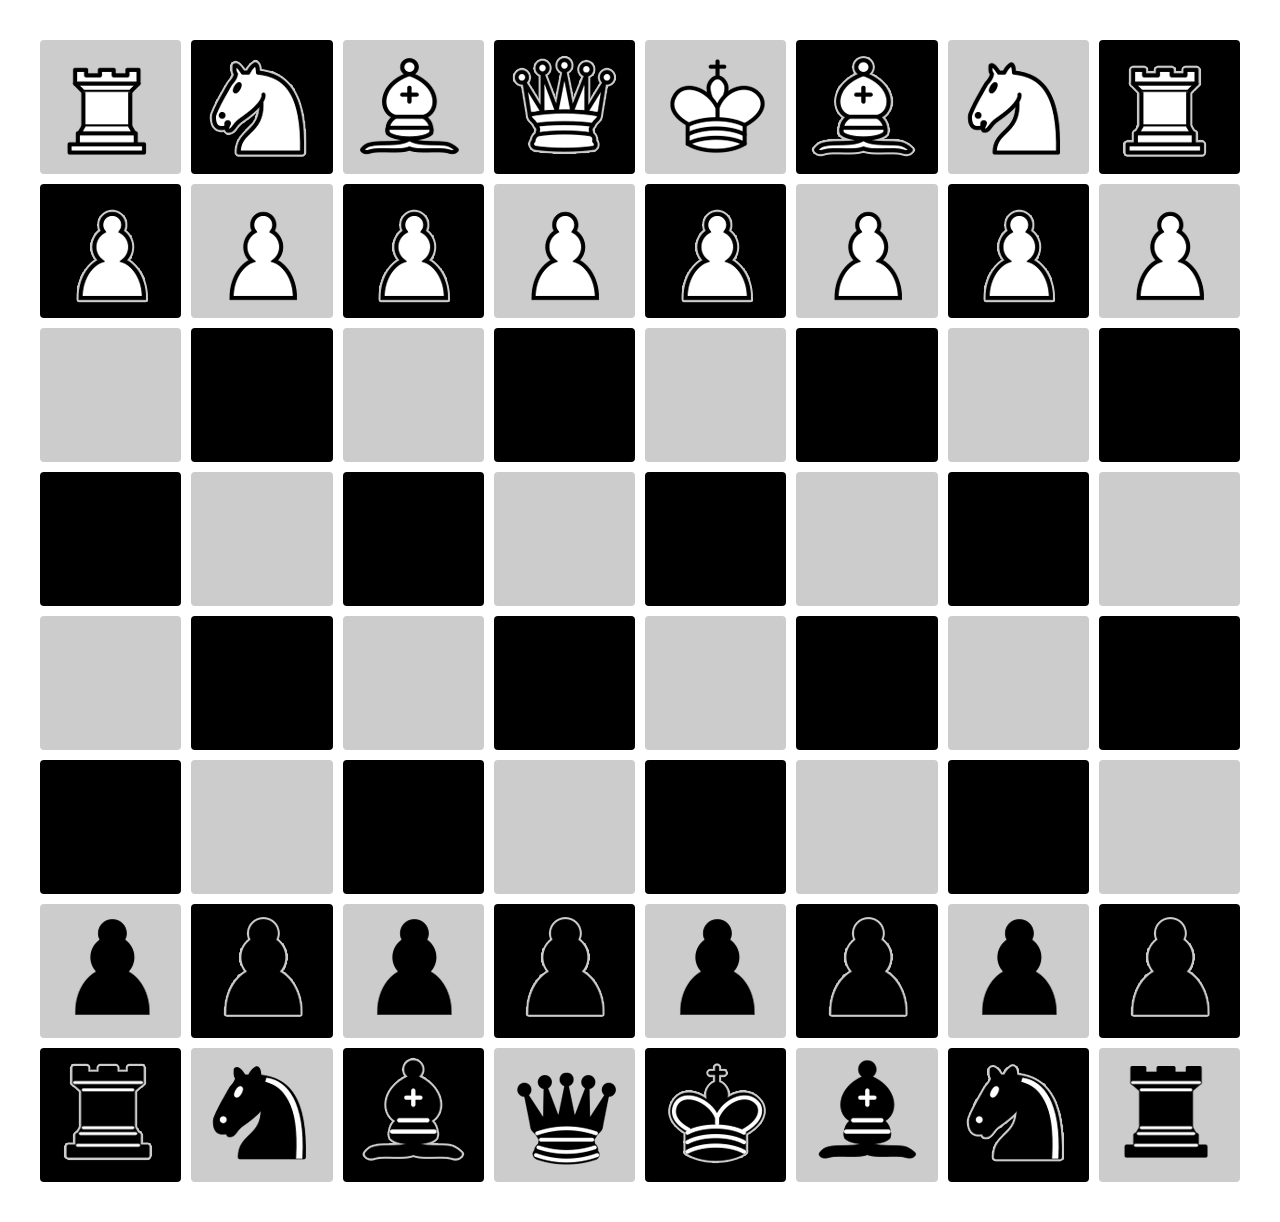
==== solucion/index.html @ 756207d7 "separado en inicial y solucion" ====
<!DOCTYPE html>
<html lang="en">
<head>
    <meta charset="UTF-8">
    <meta http-equiv="X-UA-Compatible" content="IE=edge">
    <meta name="viewport" content="width=device-width, initial-scale=1.0">
    <title>Tablero ajedrez</title>
    <link rel="stylesheet" href="./includes/css/style.css">
</head>
<body>

    <div class="wrapper">
        <div class="item">
            <img src="./includes/img/white-rook.png" alt="white-rook">
        </div>
        <div class="item">
            <img src="./includes/img/white-horse.png" alt="white-horse">
        </div>
        <div class="item">
            <img src="./includes/img/white-bishop.png" alt="white-bishop">
        </div>
        <div class="item">
            <img src="./includes/img/white-queen.png" alt="white-queen">
        </div>
        <div class="item">
            <img src="./includes/img/white-king.png" alt="white-king">
        </div>
        <div class="item">
            <img src="./includes/img/white-bishop.png" alt="white-bishop">
        </div>
        <div class="item">
            <img src="./includes/img/white-horse.png" alt="white-horse">
        </div>
        <div class="item">
            <img src="./includes/img/white-rook.png" alt="white-rook">
        </div>
        <div class="item">
            <img src="./includes/img/white-pawn.png" alt="white-pawn">
        </div>
        <div class="item">
            <img src="./includes/img/white-pawn.png" alt="white-pawn">
        </div>
        <div class="item">
            <img src="./includes/img/white-pawn.png" alt="white-pawn">
        </div>
        <div class="item">
            <img src="./includes/img/white-pawn.png" alt="white-pawn">
        </div>
        <div class="item">
            <img src="./includes/img/white-pawn.png" alt="white-pawn">
        </div>
        <div class="item">
            <img src="./includes/img/white-pawn.png" alt="white-pawn">
        </div>
        <div class="item">
            <img src="./includes/img/white-pawn.png" alt="white-pawn">
        </div>
        <div class="item">
            <img src="./includes/img/white-pawn.png" alt="white-pawn">
        </div>
        <div class="item"></div>
        <div class="item"></div>
        <div class="item"></div>
        <div class="item"></div>
        <div class="item"></div>
        <div class="item"></div>
        <div class="item"></div>
        <div class="item"></div>
        <div class="item"></div>
        <div class="item"></div>
        <div class="item"></div>
        <div class="item"></div>
        <div class="item"></div>
        <div class="item"></div>
        <div class="item"></div>
        <div class="item"></div>
        <div class="item"></div>
        <div class="item"></div>
        <div class="item"></div>
        <div class="item"></div>
        <div class="item"></div>
        <div class="item"></div>
        <div class="item"></div>
        <div class="item"></div>
        <div class="item"></div>
        <div class="item"></div>
        <div class="item"></div>
        <div class="item"></div>
        <div class="item"></div>
        <div class="item"></div>
        <div class="item"></div>
        <div class="item"></div>
        <div class="item">
            <img src="./includes/img/black-pawn.png" alt="black-pawn">
        </div>
        <div class="item">
            <img src="./includes/img/black-pawn.png" alt="black-pawn">
        </div>
        <div class="item">
            <img src="./includes/img/black-pawn.png" alt="black-pawn">
        </div>
        <div class="item">
            <img src="./includes/img/black-pawn.png" alt="black-pawn">
        </div>
        <div class="item">
            <img src="./includes/img/black-pawn.png" alt="black-pawn">
        </div>
        <div class="item">
            <img src="./includes/img/black-pawn.png" alt="black-pawn">
        </div>
        <div class="item">
            <img src="./includes/img/black-pawn.png" alt="black-pawn">
        </div>
        <div class="item">
            <img src="./includes/img/black-pawn.png" alt="black-pawn">
        </div>
        <div class="item">
            <img src="./includes/img/black-rook.png" alt="black-rook">
        </div>
        <div class="item">
            <img src="./includes/img/black-horse.png" alt="black-horse">
        </div>
        <div class="item">
            <img src="./includes/img/black-bishop.png" alt="black-bishop">
        </div>
        <div class="item">
            <img src="./includes/img/black-queen.png" alt="black-queen">
        </div>
        <div class="item">
            <img src="./includes/img/black-king.png" alt="black-king">
        </div>
        <div class="item">
            <img src="./includes/img/black-bishop.png" alt="black-bishop">
        </div>
        <div class="item">
            <img src="./includes/img/black-horse.png" alt="black-horse">
        </div>
        <div class="item">
            <img src="./includes/img/black-rook.png" alt="black-rook">
        </div>
    </div>

</body>
</html>
---- solucion/includes/css/style.css ----
body {
    margin: 40px;
}

.wrapper{
    display: grid;
    grid-template-rows: repeat(8, 1fr);
    grid-template-columns: repeat(8, 1fr);
    gap: 10px;
}

div.item:nth-child(-2n+8),
div.item:nth-child(8) ~ div.item:nth-child(-2n+15),
div.item:nth-child(16) ~ div.item:nth-child(-2n+24),
div.item:nth-child(24) ~ div.item:nth-child(-2n+31),
div.item:nth-child(32) ~ div.item:nth-child(-2n+40),
div.item:nth-child(40) ~ div.item:nth-child(-2n+47),
div.item:nth-child(48) ~ div.item:nth-child(-2n+56),
div.item:nth-child(56) ~ div.item:nth-child(-2n+63){
    background-color: #000;
}

.item {
    background-color: #ccc;
    padding: 5px;
    border-radius: 4px;
    text-align: center;
}
.item img {
    max-width: 100%;
}
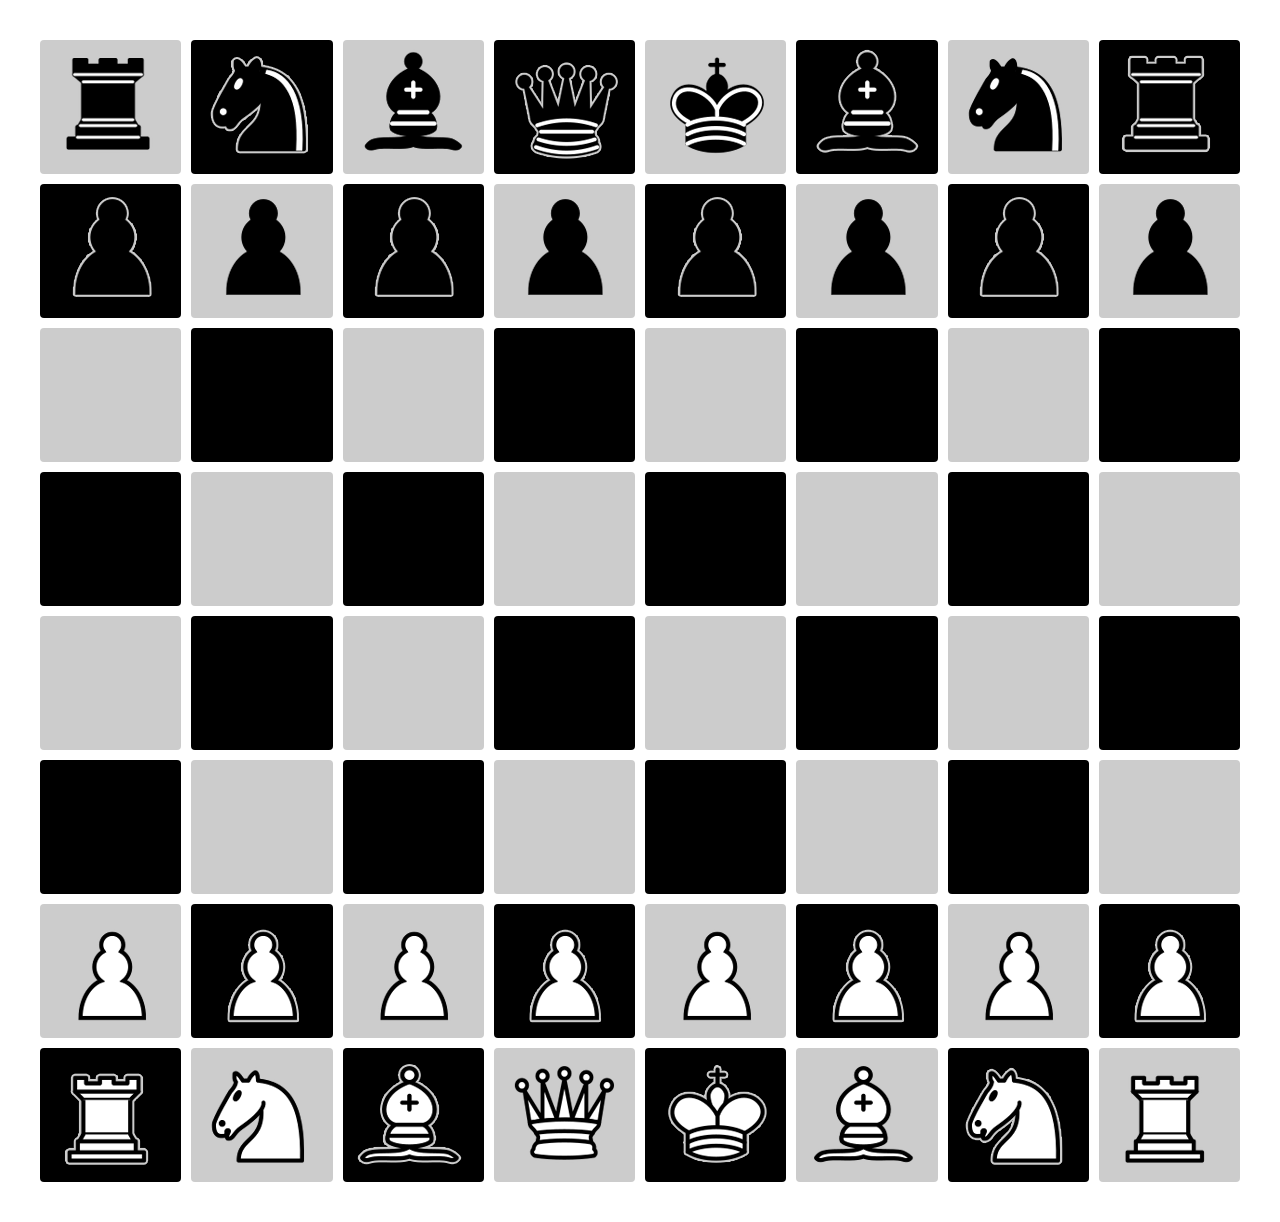
==== commit fb10cab4: "cambio de orden de las piezas" ====
--- a/solucion/index.html
+++ b/solucion/index.html
@@ -1,5 +1,6 @@
 <!DOCTYPE html>
 <html lang="en">
+
 <head>
     <meta charset="UTF-8">
     <meta http-equiv="X-UA-Compatible" content="IE=edge">
@@ -7,56 +8,57 @@
     <title>Tablero ajedrez</title>
     <link rel="stylesheet" href="./includes/css/style.css">
 </head>
+
 <body>
 
     <div class="wrapper">
         <div class="item">
-            <img src="./includes/img/white-rook.png" alt="white-rook">
+            <img src="./includes/img/black-rook.png" alt="black-rook">
         </div>
         <div class="item">
-            <img src="./includes/img/white-horse.png" alt="white-horse">
+            <img src="./includes/img/black-horse.png" alt="black-horse">
         </div>
         <div class="item">
-            <img src="./includes/img/white-bishop.png" alt="white-bishop">
+            <img src="./includes/img/black-bishop.png" alt="black-bishop">
         </div>
         <div class="item">
-            <img src="./includes/img/white-queen.png" alt="white-queen">
+            <img src="./includes/img/black-queen.png" alt="black-queen">
         </div>
         <div class="item">
-            <img src="./includes/img/white-king.png" alt="white-king">
+            <img src="./includes/img/black-king.png" alt="black-king">
         </div>
         <div class="item">
-            <img src="./includes/img/white-bishop.png" alt="white-bishop">
+            <img src="./includes/img/black-bishop.png" alt="black-bishop">
         </div>
         <div class="item">
-            <img src="./includes/img/white-horse.png" alt="white-horse">
+            <img src="./includes/img/black-horse.png" alt="black-horse">
         </div>
         <div class="item">
-            <img src="./includes/img/white-rook.png" alt="white-rook">
+            <img src="./includes/img/black-rook.png" alt="black-rook">
         </div>
         <div class="item">
-            <img src="./includes/img/white-pawn.png" alt="white-pawn">
+            <img src="./includes/img/black-pawn.png" alt="black-pawn">
         </div>
         <div class="item">
-            <img src="./includes/img/white-pawn.png" alt="white-pawn">
+            <img src="./includes/img/black-pawn.png" alt="black-pawn">
         </div>
         <div class="item">
-            <img src="./includes/img/white-pawn.png" alt="white-pawn">
+            <img src="./includes/img/black-pawn.png" alt="black-pawn">
         </div>
         <div class="item">
-            <img src="./includes/img/white-pawn.png" alt="white-pawn">
+            <img src="./includes/img/black-pawn.png" alt="black-pawn">
         </div>
         <div class="item">
-            <img src="./includes/img/white-pawn.png" alt="white-pawn">
+            <img src="./includes/img/black-pawn.png" alt="black-pawn">
         </div>
         <div class="item">
-            <img src="./includes/img/white-pawn.png" alt="white-pawn">
+            <img src="./includes/img/black-pawn.png" alt="black-pawn">
         </div>
         <div class="item">
-            <img src="./includes/img/white-pawn.png" alt="white-pawn">
+            <img src="./includes/img/black-pawn.png" alt="black-pawn">
         </div>
         <div class="item">
-            <img src="./includes/img/white-pawn.png" alt="white-pawn">
+            <img src="./includes/img/black-pawn.png" alt="black-pawn">
         </div>
         <div class="item"></div>
         <div class="item"></div>
@@ -91,54 +93,55 @@
         <div class="item"></div>
         <div class="item"></div>
         <div class="item">
-            <img src="./includes/img/black-pawn.png" alt="black-pawn">
+            <img src="./includes/img/white-pawn.png" alt="white-pawn">
         </div>
         <div class="item">
-            <img src="./includes/img/black-pawn.png" alt="black-pawn">
+            <img src="./includes/img/white-pawn.png" alt="white-pawn">
         </div>
         <div class="item">
-            <img src="./includes/img/black-pawn.png" alt="black-pawn">
+            <img src="./includes/img/white-pawn.png" alt="white-pawn">
         </div>
         <div class="item">
-            <img src="./includes/img/black-pawn.png" alt="black-pawn">
+            <img src="./includes/img/white-pawn.png" alt="white-pawn">
         </div>
         <div class="item">
-            <img src="./includes/img/black-pawn.png" alt="black-pawn">
+            <img src="./includes/img/white-pawn.png" alt="white-pawn">
         </div>
         <div class="item">
-            <img src="./includes/img/black-pawn.png" alt="black-pawn">
+            <img src="./includes/img/white-pawn.png" alt="white-pawn">
         </div>
         <div class="item">
-            <img src="./includes/img/black-pawn.png" alt="black-pawn">
+            <img src="./includes/img/white-pawn.png" alt="white-pawn">
         </div>
         <div class="item">
-            <img src="./includes/img/black-pawn.png" alt="black-pawn">
+            <img src="./includes/img/white-pawn.png" alt="white-pawn">
         </div>
         <div class="item">
-            <img src="./includes/img/black-rook.png" alt="black-rook">
+            <img src="./includes/img/white-rook.png" alt="white-rook">
         </div>
         <div class="item">
-            <img src="./includes/img/black-horse.png" alt="black-horse">
+            <img src="./includes/img/white-horse.png" alt="white-horse">
         </div>
         <div class="item">
-            <img src="./includes/img/black-bishop.png" alt="black-bishop">
+            <img src="./includes/img/white-bishop.png" alt="white-bishop">
         </div>
         <div class="item">
-            <img src="./includes/img/black-queen.png" alt="black-queen">
+            <img src="./includes/img/white-queen.png" alt="white-queen">
         </div>
         <div class="item">
-            <img src="./includes/img/black-king.png" alt="black-king">
+            <img src="./includes/img/white-king.png" alt="white-king">
         </div>
         <div class="item">
-            <img src="./includes/img/black-bishop.png" alt="black-bishop">
+            <img src="./includes/img/white-bishop.png" alt="white-bishop">
         </div>
         <div class="item">
-            <img src="./includes/img/black-horse.png" alt="black-horse">
+            <img src="./includes/img/white-horse.png" alt="white-horse">
         </div>
         <div class="item">
-            <img src="./includes/img/black-rook.png" alt="black-rook">
+            <img src="./includes/img/white-rook.png" alt="white-rook">
         </div>
     </div>
 
 </body>
+
 </html>